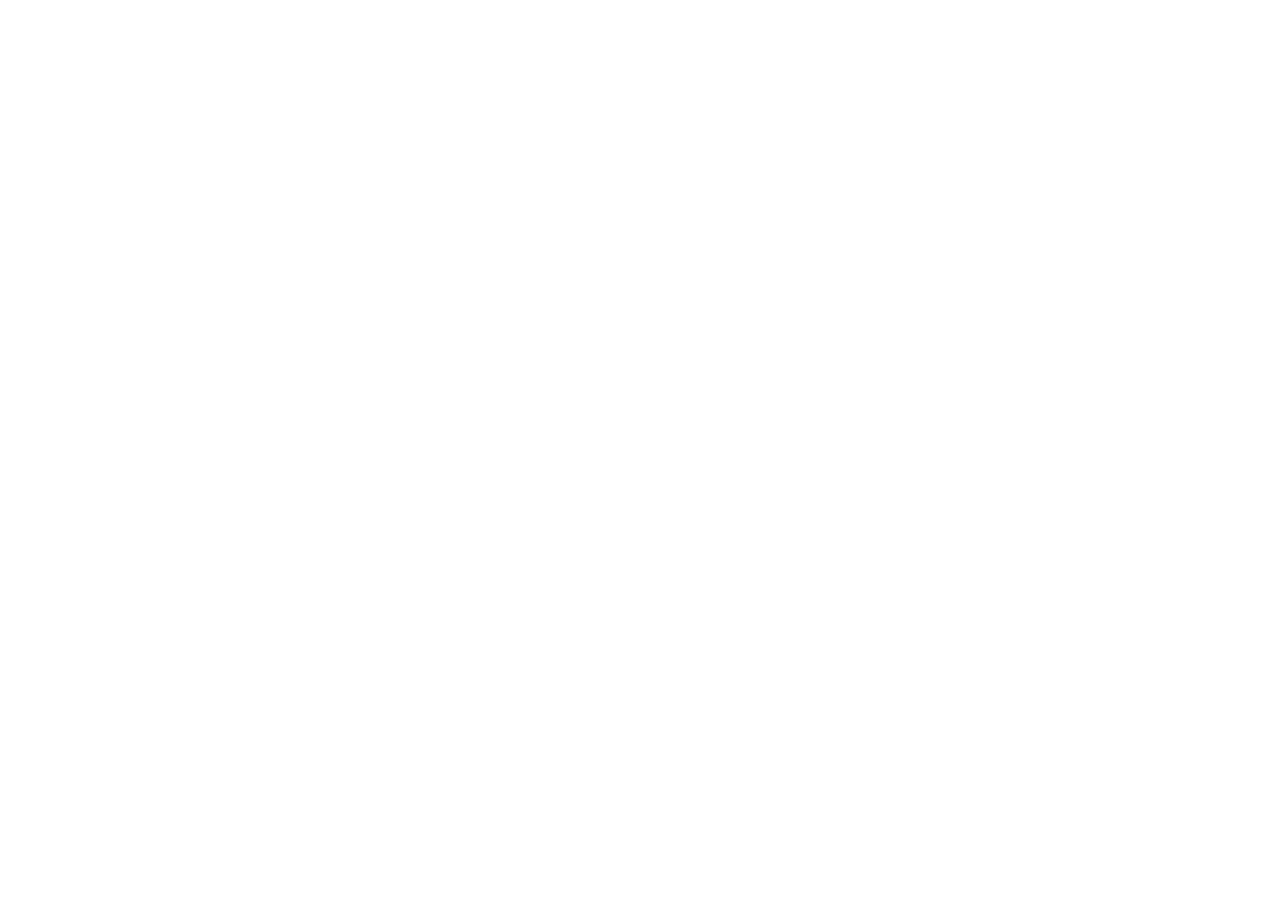
==== index.html @ be74e92a "build: add base project files" ====
<!DOCTYPE html>
<html lang="en">
<head>
    <meta charset="UTF-8">
    <meta name="viewport" content="width=device-width, initial-scale=1.0">
    <title>esercizio carousel</title>

    <!-- css -->
     <link rel="stylesheet" href="css/style.css">
</head>
<body>

    




    <!-- script js -->
    <script type="text/javascript" src="js/main.js"></script>
</body>
</html>
---- css/style.css ----
* {
    padding: 0;
    margin: 0;
    box-sizing: border-box;
}
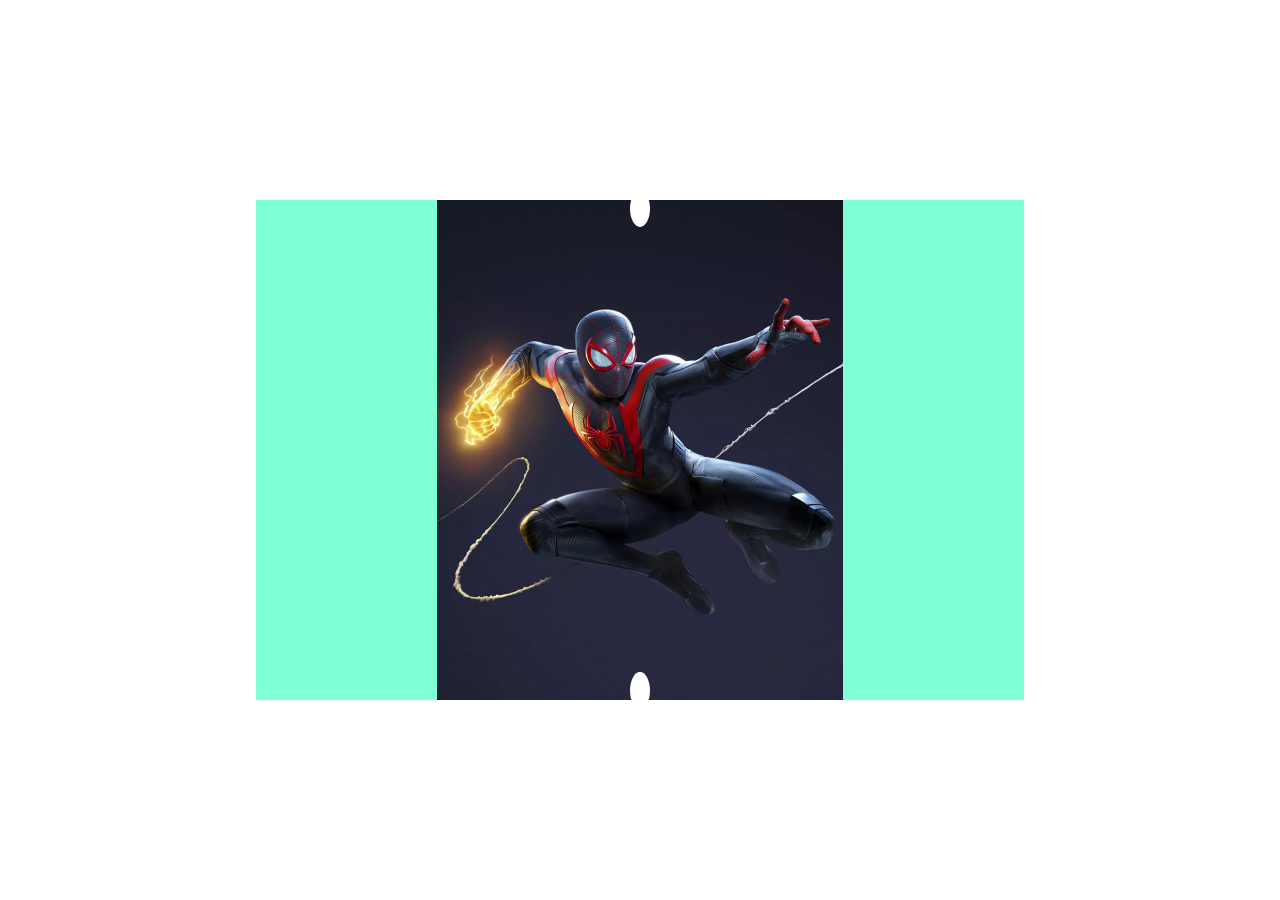
==== commit f063b9d7: "feat: add basic structure with first image and arrow up and down" ====
--- a/index.html
+++ b/index.html
@@ -4,13 +4,38 @@
     <meta charset="UTF-8">
     <meta name="viewport" content="width=device-width, initial-scale=1.0">
     <title>esercizio carousel</title>
-
+    <!-- font awesome -->
+    <link rel="stylesheet" href="https://cdnjs.cloudflare.com/ajax/libs/font-awesome/6.5.2/css/all.min.css"
+    integrity="sha512-SnH5WK+bZxgPHs44uWIX+LLJAJ9/2PkPKZ5QiAj6Ta86w+fsb2TkcmfRyVX3pBnMFcV7oQPJkl9QevSCWr3W6A=="
+    crossorigin="anonymous" referrerpolicy="no-referrer" />
     <!-- css -->
      <link rel="stylesheet" href="css/style.css">
 </head>
 <body>
 
-    
+    <main>
+      <div class="container">
+
+        <div class="items-container">
+
+            <!-- immagini -->
+            <div class="item">
+                <img src="img/01.webp" alt="immagine spiderman">
+            </div>
+           
+        </div>
+
+        <!-- frecce -->
+        <div class="button" id="up">
+            <i class="fa-solid fa-angle-up"></i>
+        </div>
+
+        <div class="button" id="down">
+            <i class="fa-solid fa-angle-down"></i>
+        </div>
+
+      </div>  
+    </main>
 
 
 
--- a/css/style.css
+++ b/css/style.css
@@ -2,4 +2,59 @@
     padding: 0;
     margin: 0;
     box-sizing: border-box;
+}
+
+main {
+    width: 60%;
+    height: 100vh;
+    margin: 0 auto;
+    display: flex;
+    justify-content: center;
+    align-items: center;
+}
+
+.container {
+    /* debug */
+    width: 100%;
+    min-height: 500px;
+    background-color: aquamarine;
+    position: relative;
+}
+
+/* stile immagini */
+.item {
+    width: 100%;
+    display: flex;
+    justify-content: center;
+}
+
+.item img {
+    max-width: 100%;
+    max-height: 500px; 
+}
+
+
+/* stile frecce */
+.button {
+    cursor: pointer;
+    position: absolute;
+    left: 50%;
+    transform: translate(-50%, 0);
+}
+
+#up {
+    top: 0;
+}
+
+
+#down {
+    bottom: 0;
+}
+
+
+.fa-solid {
+    padding: 10px;
+    background-color: white;
+    color: black;
+    border-radius: 50%;
 }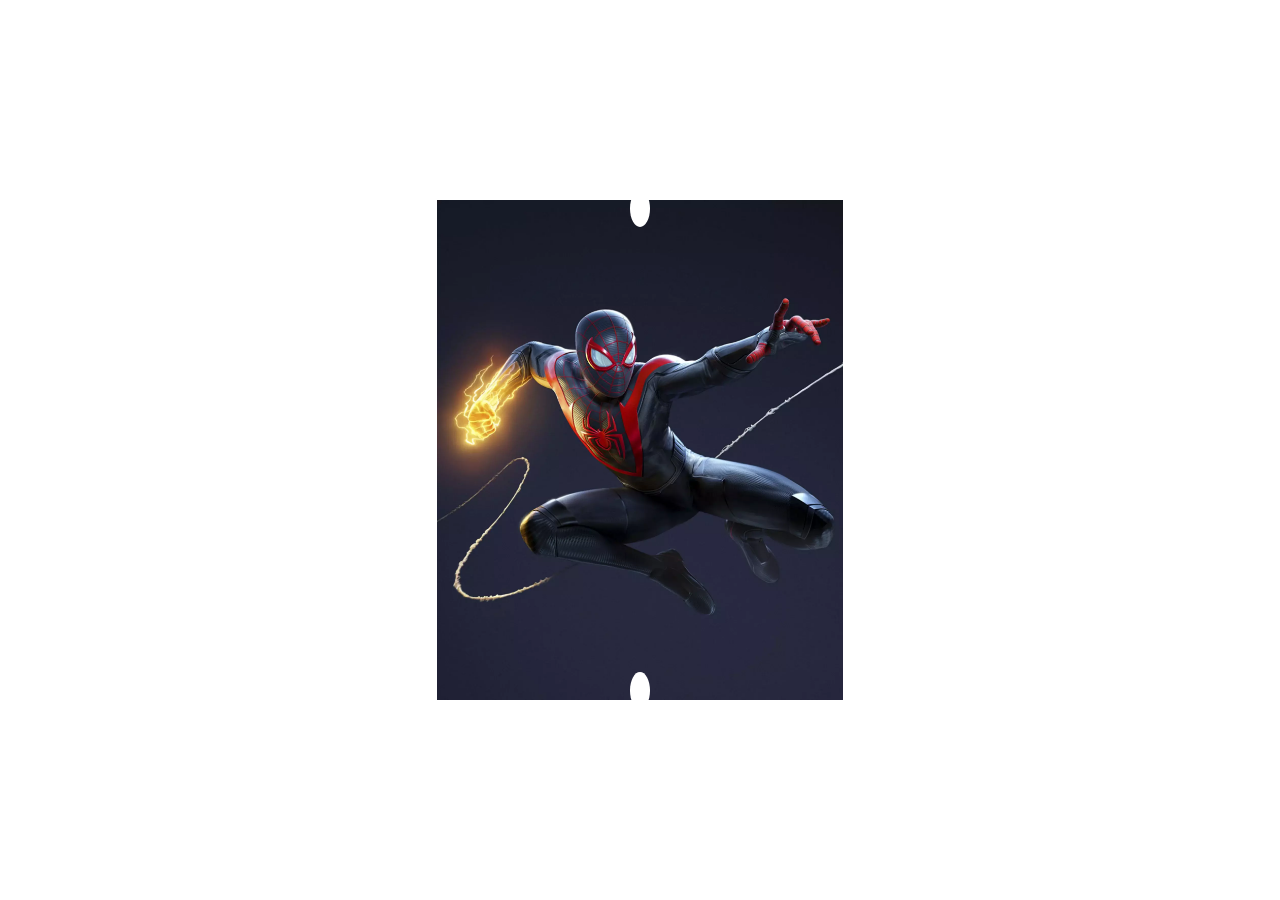
==== commit 509fe274: "feat: add function to arrow up and down to display different images on click, delete debug elements," ====
--- a/index.html
+++ b/index.html
@@ -19,9 +19,7 @@
         <div class="items-container">
 
             <!-- immagini -->
-            <div class="item">
-                <img src="img/01.webp" alt="immagine spiderman">
-            </div>
+           
            
         </div>
 
--- a/css/style.css
+++ b/css/style.css
@@ -14,18 +14,21 @@
 }
 
 .container {
-    /* debug */
     width: 100%;
-    min-height: 500px;
-    background-color: aquamarine;
+    max-height: 500px;
     position: relative;
 }
 
 /* stile immagini */
 .item {
     width: 100%;
+    display: none;
+    justify-content: center;
+
+}
+
+.active {
     display: flex;
-    justify-content: center;
 }
 
 .item img {
